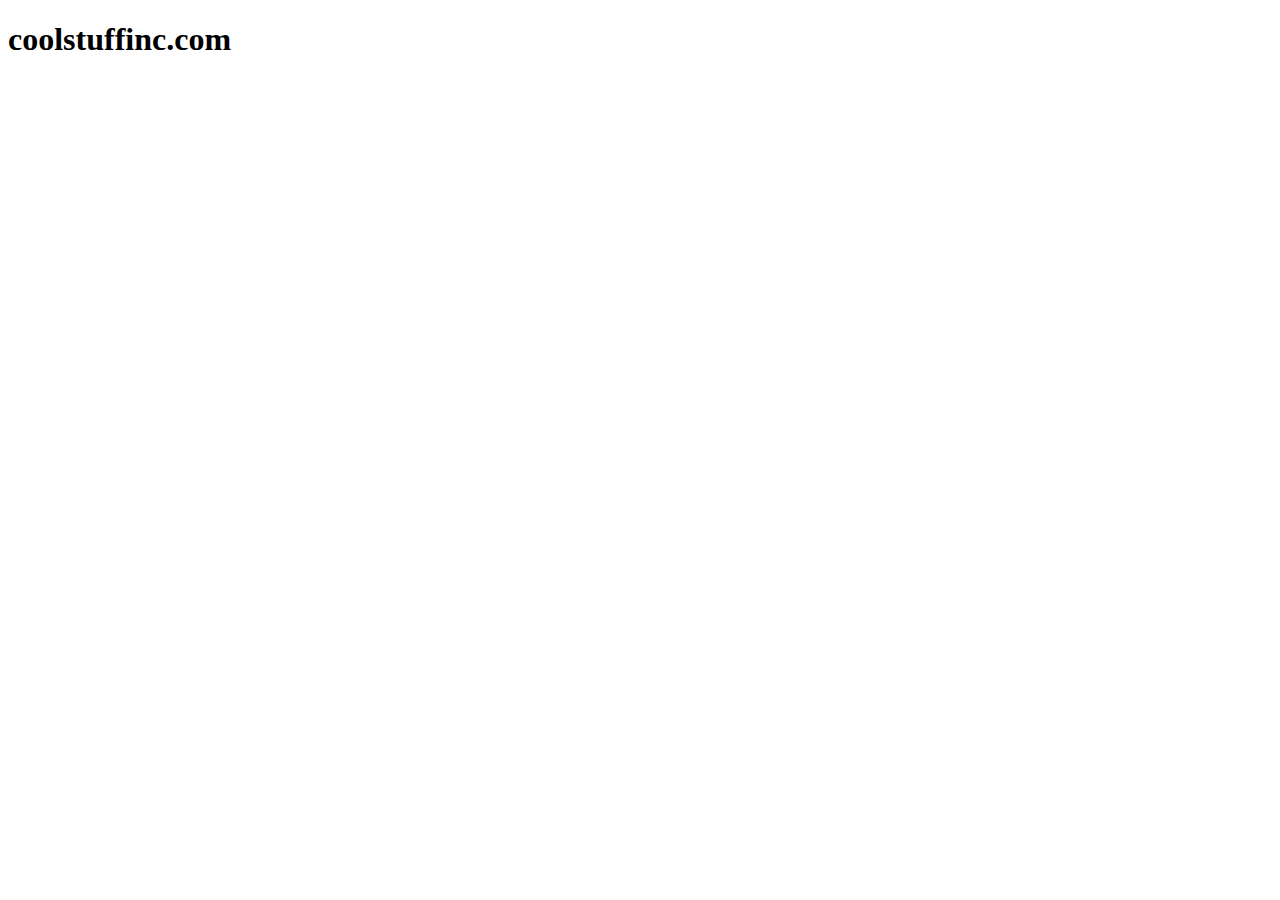
==== index.html @ 24e0d3b0 "change the file name" ====
<!DOCTYPE html>
<html lang="en">
<head>
    <meta charset="UTF-8">
    <meta http-equiv="X-UA-Compatible" content="IE=edge">
    <meta name="viewport" content="width=device-width, initial-scale=1.0">
    <title>Document</title>
</head>
<body>
    <h1>coolstuffinc.com</h1>
</body>
</html>
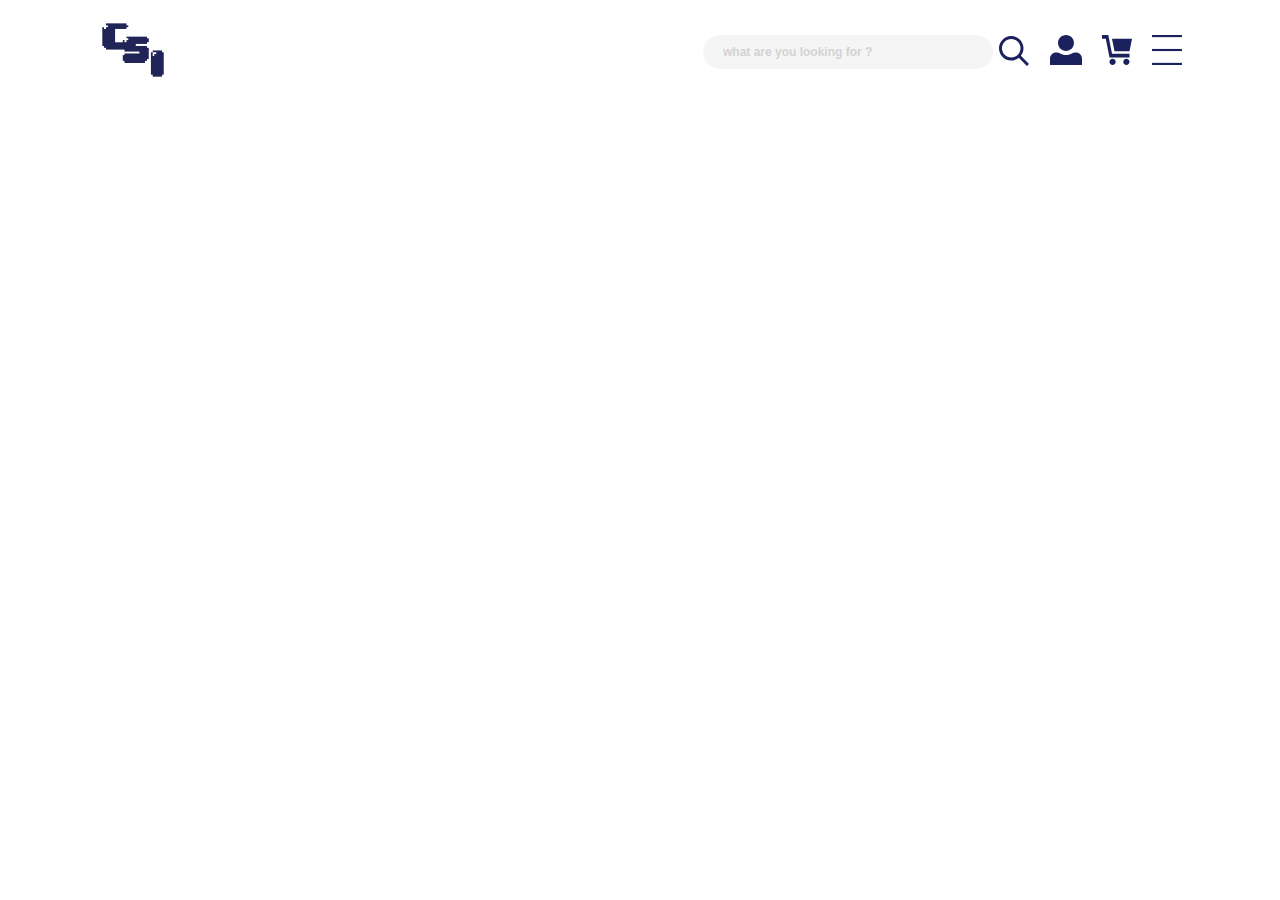
==== commit abd4101d: "add header" ====
--- a/index.html
+++ b/index.html
@@ -5,8 +5,28 @@
     <meta http-equiv="X-UA-Compatible" content="IE=edge">
     <meta name="viewport" content="width=device-width, initial-scale=1.0">
     <title>Document</title>
+    <link rel="stylesheet" href="style.css">
 </head>
 <body>
-    <h1>coolstuffinc.com</h1>
+    <section id="header">
+    <a href="#"><img src="img/logo.png" class="logo" alt=""></a>
+
+    <div>
+            <ul id="navbar">
+                <li><a> <div> 
+                    <form action="https://www.google.com/search" method="get" class="search-bar"> 
+                        <input type="text" placeholder="what are you looking for ?" name="q">
+                        <button type="submit"><img src="img/search.svg"></button>
+                    </form>
+                </div>
+                <li><a href="index.html"> <img src="img/profile.svg" alt="" class="profile"></a></li>
+                <li><a href="index.html"> <img src="img/cart.svg" alt="" class="cart"></a></li>
+                <li><a href="index.html"> <img src="img/hamburger icon.svg" alt="" class="hamburger-icon"></a></li>
+            </ul>
+    </div>
+
+
+    </section>
+
 </body>
 </html>--- a/style.css
+++ b/style.css
@@ -0,0 +1,75 @@
+/* header start */
+/*img{max-width: 100%}*/
+
+.logo {
+width: 90px;
+}
+
+#header {
+    display: flex;
+    align-items: center;
+    justify-content: space-between;
+    padding: 10px 80px;
+    background: #FFFFFF;
+}
+  
+#navbar li {
+    list-style: none;
+    padding: 0 10px;
+}
+
+#navbar {
+    display: flex; 
+    align-items: center;
+    justify-content: center;
+    }
+
+/* change the icon color hover */
+
+/* add search bar */
+.search-bar { /* search bar padding?*/
+    display: flex;
+    align-items: center;
+}
+
+.search-bar input{
+    flex: 1;
+    border: 0;
+    outline: none;
+    font-size: 12px; 
+    font-weight: 725;
+    color: #454545;
+    
+    max-width: 100%;
+    width: 250px;
+    background: #F5F5F5;
+    border-radius: 60px;
+    padding: 10px 20px;
+}
+
+::placeholder{
+    color: #D3D3D3;
+}
+
+.search-bar button img{ /* it is not align with the bar & the space between is wired*/
+    width: 30px;
+}
+
+.search-bar button{
+    border: 0;
+    width: 37px;
+    height: 35px;
+    background: white;
+    cursor: pointer;
+    }
+
+/*edit icon*/
+.profile{ 
+    width: 32px;
+}
+.cart{ 
+    width: 30px;
+}
+.hamburger-icon{ 
+    width: 30px;
+}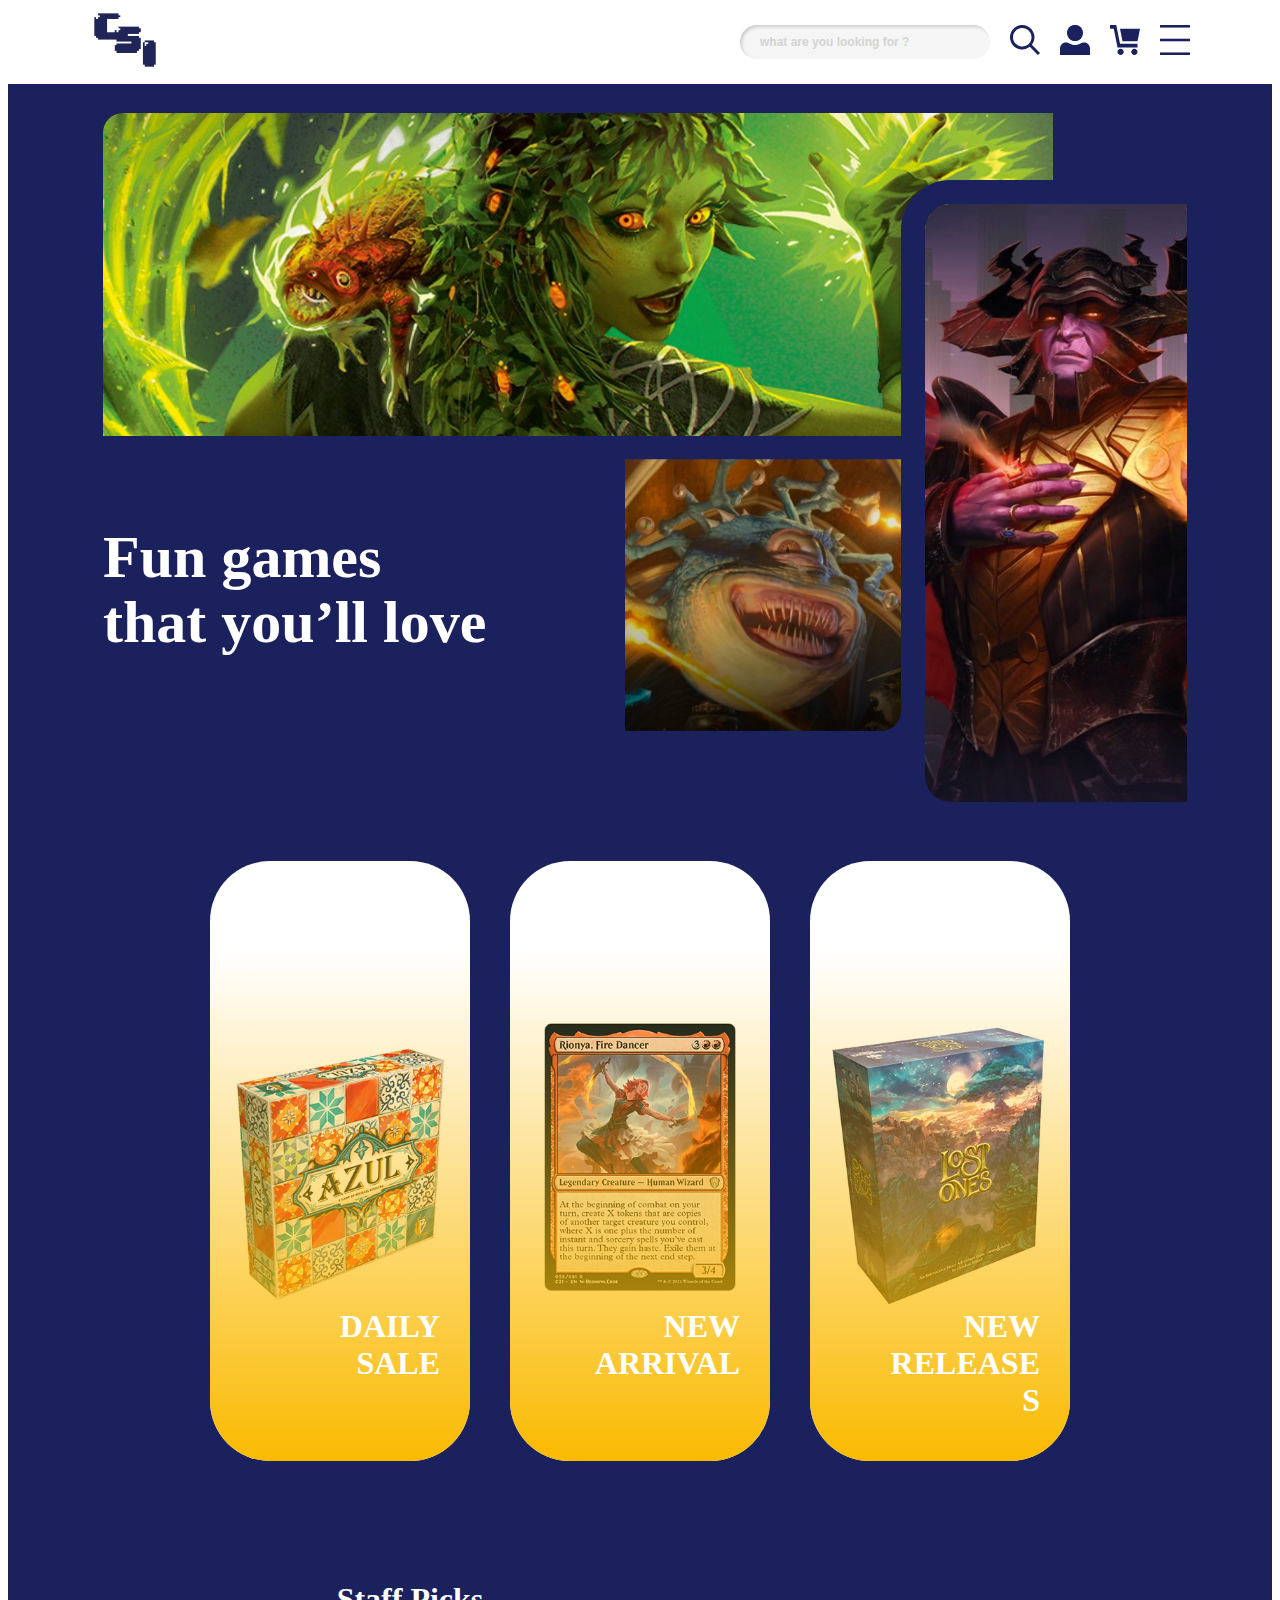
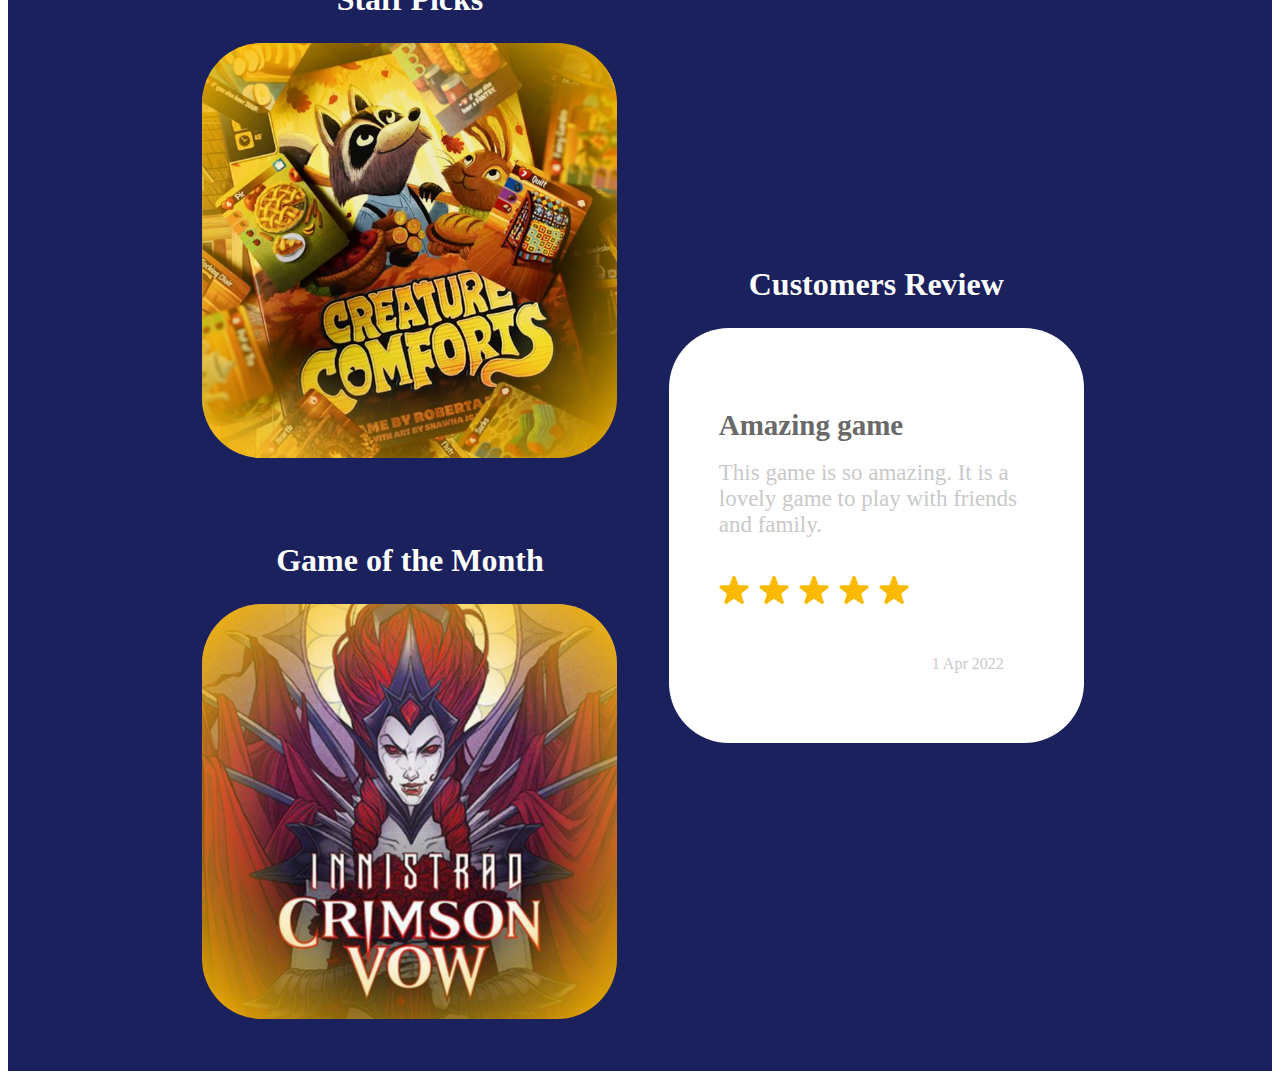
==== commit efb667a5: "add feature section" ====
--- a/index.html
+++ b/index.html
@@ -8,25 +8,108 @@
     <link rel="stylesheet" href="style.css">
 </head>
 <body>
-    <section id="header">
-    <a href="#"><img src="img/logo.png" class="logo" alt=""></a>
+    <div class="header">
+        <section id="header-content">
+            <a href="#"><img src="img/logo.png" class="logo" alt=""></a>
 
-    <div>
-            <ul id="navbar">
-                <li><a> <div> 
-                    <form action="https://www.google.com/search" method="get" class="search-bar"> 
-                        <input type="text" placeholder="what are you looking for ?" name="q">
-                        <button type="submit"><img src="img/search.svg"></button>
-                    </form>
+                <div>
+                        <ul id="navbar">
+                            <li><a> <div> 
+                                <form action="https://www.google.com/search" method="get" class="search-bar"> 
+                                    <input type="text" placeholder="what are you looking for ?" name="q">
+                                    <button type="submit"><img src="img/search.svg"></button>
+                                </form>
+                            </div>
+                            <li><a href="index.html"> <img src="img/profile.svg" alt="" class="profile"></a></li>
+                            <li><a href="index.html"> <img src="img/cart.svg" alt="" class="cart"></a></li>
+                            <li><a href="index.html"> <img src="img/hamburger icon.svg" alt="" class="hamburger-icon"></a></li>
+                        </ul>
                 </div>
-                <li><a href="index.html"> <img src="img/profile.svg" alt="" class="profile"></a></li>
-                <li><a href="index.html"> <img src="img/cart.svg" alt="" class="cart"></a></li>
-                <li><a href="index.html"> <img src="img/hamburger icon.svg" alt="" class="hamburger-icon"></a></li>
-            </ul>
+        </section>
     </div>
+
+    <section id="hero">
+    <img src="img/homepage img_1.jpg" class="homepage_img_1" alt="">
+    <div id="hero_1">
+        <div> 
+            <p class="slogan_1"> Fun games </p> 
+            <p class="slogan_2"> that you’ll love </p>
+        </div>
+        <div id="homepage_img_2and3">
+            <img src="img/homepage img_2.png" class="homepage_img_2" alt="">
+           <img src="img/homepage img_3.jpg" class="homepage_img_3" alt="">
+        </div>
+    </div>
+    
 
 
     </section>
+<section id="feature_1" class="section-p1">
+    <div class="fe-box_1">
+        
+        <div class="parent_1" onclick="">
+            <div class="child_1 bg-one"></div>
+            <a href="#"><h3> DAILY SALE </h3></a>
+        </div>
+    
+        <div class="parent_1" onclick="">
+            <div class="child_1 bg-two"></div>
+            <a href="#"><h3>NEW ARRIVAL</h3></a>
+        </div>
+          
+        <div class="parent_1" onclick="">
+            <div class="child_1 bg-three"></div>
+            <a href="#"><h3>NEW RELEASES</h3></a>
+        </div>
+    </div>
+</section>
+
+<section id="feature_2" class="section-p2">
+<div class="fe-box_2_2">
+    <div class="fe-box_2">
+        <div class="staff_picks_with_title">
+            <h4>Staff Picks</h4>
+            <div class="parent_2" onclick="">
+                <div class="child_2 bg-one_1"></div>
+                <a href="#"></a>
+            </div>
+        </div>
+
+        <div class="game_of_the_month_with_title">
+            <h4>Game of the Month</h4>
+            <div class="parent_2" onclick="">
+                <div class="child_2 bg-two_2"></div>
+                <a href="#"></a>
+            </div>
+        </div>
+    </div>
+
+    <div class="customers_review_with_title">
+        <h4>Customers Review</h4>
+        <div class="parent_3" onclick="">
+            <div class="child_3 amazing_game"></div>
+            <a href="#"><div>
+                <h5>Amazing game</h5>
+                <p>This game is so amazing. 
+                    It is a lovely game to play 
+                    with friends and family.</p>
+                <section id="star">    
+                <div>
+                    <ul>
+                        <li><img src="img/5star.svg" alt="" class="star"></li>
+                        <li><img src="img/5star.svg" alt="" class="star"></li>
+                        <li><img src="img/5star.svg" alt="" class="star"></li>
+                        <li><img src="img/5star.svg" alt="" class="star"></li>
+                        <li><img src="img/5star.svg" alt="" class="star"></li>
+                    </ul>
+                </div>
+                </section>
+                <h6>1 Apr 2022</h6>
+            </div></a>
+        </div>
+    </div>
+</div>
+</section>
 
 </body>
 </html>--- a/style.css
+++ b/style.css
@@ -1,18 +1,94 @@
+h3 {
+    font-family: 'Avenir Next';
+    font-size: 32px;
+    font-weight: bold;
+    color: #FFFFFF;
+    width: 160px;
+    overflow-wrap: break-word;  
+    word-wrap: break-word; 
+    word-break: break-word;
+    text-align: right;
+    position: relative;
+    bottom: -140px;
+    left: 70px;
+}
+h4{
+    font-family: 'Avenir Next';
+    font-size: 32px;
+    font-weight: bold;
+    color: #FFFFFF;
+    padding: auto;
+    margin: 80px 80px 25px 80px;
+
+}
+
+h5{
+    font-family: 'Helvetica Neue';
+    font-size: 29px;
+    font-weight: bold;
+    color: #696969;
+    text-align: left;
+    position: relative;
+    bottom: 150px;
+    left: 50px;
+}
+
+h6{
+    font-family: 'Helvetica Neue';
+    font-size: 16px;
+    font-weight: 400;
+    color: #C9C9C9;
+    text-align: right;
+    position: relative;
+    bottom: 100px;
+    right: 80px;
+}
+
+
+.section-p1 {
+    padding:80px 80px 20px 80px;
+}
+
+.section-p2 {
+    padding: 0 80px 40px 80px;
+}
+
+html {
+    box-sizing: border-box;
+  }
+  *, *:before, *:after {
+    box-sizing: inherit;
+  }
 /* header start */
-/*img{max-width: 100%}*/
+img{
+    max-width: 100%
+}
 
 .logo {
 width: 90px;
 }
 
-#header {
-    display: flex;
-    align-items: center;
+#header-content { /* fix the whitte edge around background */
+    display: flex;
+    align-items: center;
+    flex-direction: row;
     justify-content: space-between;
-    padding: 10px 80px;
+    padding: 8px 80px 8px 80px;
     background: #FFFFFF;
-}
-  
+    z-index: 999;
+    position: sticky;
+    left: 0; 
+}
+  .header{
+      
+      width: 100%;
+      background:#FFFFFF;
+      
+      top:0px;
+      left: 0px;
+      z-index: 999;
+    position: fixed;
+  }
 #navbar li {
     list-style: none;
     padding: 0 10px;
@@ -27,9 +103,10 @@
 /* change the icon color hover */
 
 /* add search bar */
-.search-bar { /* search bar padding?*/
-    display: flex;
-    align-items: center;
+.search-bar { 
+    display: flex;
+    align-items: center;
+
 }
 
 .search-bar input{
@@ -45,31 +122,449 @@
     background: #F5F5F5;
     border-radius: 60px;
     padding: 10px 20px;
-}
-
+    
+}
+.search-bar input{
+    box-shadow: inset 2px 2px 3px #CECECE;
+}
 ::placeholder{
     color: #D3D3D3;
 }
 
-.search-bar button img{ /* it is not align with the bar & the space between is wired*/
+.search-bar button img{ 
     width: 30px;
 }
 
 .search-bar button{
     border: 0;
-    width: 37px;
+    width: 50px;
     height: 35px;
     background: white;
     cursor: pointer;
+    padding: 0 0 0 20px;
     }
 
 /*edit icon*/
 .profile{ 
-    width: 32px;
+    width: 30px;
 }
 .cart{ 
     width: 30px;
 }
 .hamburger-icon{ 
     width: 30px;
-}+}
+
+/*home page top*/
+#hero {
+    padding: 30px 95px;
+    background: #1B215C;
+}
+.homepage_img_1 {
+    width: 950px;
+    border-radius: 20px 0 0 0;
+    margin-top: 7%;
+   
+    
+}
+
+.homepage_img_2 {
+    width: 276px;
+    border-radius: 0 0 20px 0;
+    position: relative;
+    right:100%;
+    padding-top: 7%;
+}
+
+.homepage_img_3 {
+    width: 310px;
+    border: 1.5em solid #1B215C;
+    border-radius: 50px 0 0 50px; 
+    position: absolute; 
+    top: 180px;  
+}
+
+.slogan_1{
+    font-family: 'Avenir Next';
+    color: #FFFFFF;
+    font-weight: bold;
+    font-size: 60px;
+    margin: 15px 0;
+
+
+}
+
+.slogan_2{
+    font-family: 'Avenir Next';
+    color: #FFFFFF;
+    font-weight: bold;
+    font-size: 60px;
+    line-height: 0;
+    margin: 30px 0 40px 0;
+}
+
+/* group the text, homepage img_2 & homepage img_3*/
+#hero_1{
+    display: flex;
+    align-items: center;
+    justify-content: space-between;
+
+}
+
+#homepage_img_2and3{ 
+    display: flex;
+    align-items: center; /*Q1: how do i move it up ? */
+    
+}
+
+
+
+
+
+
+
+
+
+
+
+/* create feature */
+#feature_1 {
+    display: flex; 
+    align-items: center;
+    justify-content: center;
+    background: #1B215C;
+}
+.fe-box_1 {
+    /*padding: 50px 50px;*/
+    width: 900px;
+    display: flex;  
+    align-items: center;
+    justify-content: center;
+}
+
+/* Image zoom on hover + Overlay colour */
+.parent_1 {
+    width: 45%;
+    height: 600px;
+    margin: 20px; 
+    overflow: hidden;
+    position: relative;
+    float: none; 
+    display: inline-block;
+  cursor: pointer;
+  border-radius: 60px; 
+  /*change the space between*/
+}
+
+.child_1 {
+    height: 100%;
+    width: 100%;
+    background-position: center; 
+    background-size: cover;
+    background-repeat: no-repeat;
+    -webkit-transition: all .5s;
+    -moz-transition: all .5s;
+    -o-transition: all .5s;
+    transition: all .5s;
+}
+
+
+/* three different images */ 
+.bg-one {background-image: url(img/daily\ sale.jpg);}
+.bg-two {background-image: url(img/new\ arrival.jpg);}
+.bg-three {background-image: url(img/new\ releases.jpg);}
+
+
+
+.parent_1 a { 
+    margin: auto;
+    position: absolute;
+    top: 0;
+    left: 0;
+    bottom: 0;
+    right: 0;
+    height: 50px;
+    cursor: pointer;
+    text-decoration: none;
+   
+}
+
+.parent_1:hover .child_1, .parent_1:focus .child_1 {
+    -ms-transform: scale(1.2);
+    -moz-transform: scale(1.2);
+    -webkit-transform: scale(1.2);
+    -o-transform: scale(1.2);
+    transform: scale(1.2);
+}
+
+.parent_1:hover .child_1:before, .parent_1:focus .child_1:before {
+    display: block;
+}
+
+.child_1:before {
+    content: "";
+    height: 100%;
+    width: 100%;
+    position: absolute;
+    top: 0;
+    left: 0;
+    background-image: linear-gradient(180deg, rgba(250,186,0,0) 15%, rgba(250,186,0,1));
+}
+
+/*.parent:hover a, .parent:focus a {
+    display: block;
+}*/
+
+/* Media Queries */
+@media screen and (max-width: 960px) {
+    .parent_1 {width: 100%; margin: 20px 0px}
+    .fe-box_1 {padding: 20px 20px;}
+}
+
+.hello {display: none}
+
+
+
+
+
+
+
+
+
+
+
+
+
+
+
+
+
+/*create feature section */
+#feature_2 {
+    background: #1B215C;
+    text-align: center;
+    display: flex;
+    align-items: center;
+    flex-direction: column;
+}
+.fe-box_2{
+    display: flex;
+    align-items: center;
+    flex-direction: column;
+    padding: 0 22.5px 8px 0;
+}
+.fe-box_2_2{
+    display: flex;
+    align-items: center;
+    flex-direction: row;
+}
+#feature_2 .amazing_game{
+    background-color: #FFFFFF;   
+}
+
+/* two different images */ 
+.bg-one_1 {background-image: url(img/staff\ pick.jpg);}
+.bg-two_2 {background-image: url(img/Game\ of\ the\ Month.jpg);}
+
+#feature_2 p{
+    font-family: 'Avenir Next';
+    font-size: 25px;
+    font-weight:normal;
+    color: #C9C9C9; 
+    width: 300px;
+    overflow-wrap: break-word;  
+    word-wrap: break-word; 
+    word-break: break-word;
+    text-align: right;
+    text-align: left;
+    position: relative;
+    bottom: 150px;
+    left: 40px;
+ }
+/* Image zoom on hover + Overlay colour */
+.parent_2 {
+    width: 415px;
+    height: 415px;
+    overflow: hidden;
+    position: relative;
+    float: none; 
+    display: inline-block;
+  cursor: pointer;
+  border-radius: 60px; 
+}
+.child_2 {
+    height: 100%;
+    width: 100%;
+    background-position: center; 
+    background-size: cover;
+    background-repeat: no-repeat;
+    -webkit-transition: all .5s;
+    -moz-transition: all .5s;
+    -o-transition: all .5s;
+    transition: all .5s;
+}
+
+.parent_2 a { 
+    margin: auto;
+    position: absolute;
+    top: 0;
+    left: 0;
+    bottom: 0;
+    right: 0;
+    height: 50px;
+    cursor: pointer;
+    text-decoration: none;
+   
+}
+
+.parent_2:hover .child_2, .parent_2:focus .child_2 {
+    -ms-transform: scale(1.2);
+    -moz-transform: scale(1.2);
+    -webkit-transform: scale(1.2);
+    -o-transform: scale(1.2);
+    transform: scale(1.2);
+}
+
+.parent_2:hover .child_2:before, .parent_2:focus .child_2:before {
+    display: block;
+}
+
+ .child_2:before {
+    content: "";
+    height: 100%;
+    width: 100%;
+    position: absolute;
+    top: 0;
+    left: 0;
+    background: radial-gradient(rgba(250,186,0,0) 45%, rgba(250,186,0, 1));}
+
+/* Media Queries */
+@media screen and (max-width: 960px) {
+    .parent_2 {width: 100%; margin: 20px 0px}
+    .fe-box_2 {padding: 20px 20px;}
+}
+    
+
+
+
+
+
+
+
+
+
+/* for amazing game */
+#feature_2 p{
+    font-family: 'Avenir Next';
+    font-size: 23px;
+    font-weight:500;
+    color: #C9C9C9; 
+    width: 300px;
+    overflow-wrap: break-word;  
+    word-wrap: break-word; 
+    word-break: break-word;
+    text-align: right;
+    text-align: left;
+    position: relative;
+    bottom: 180px;
+    left: 50px;
+ }
+ 
+ /*star*/
+ .star{
+    width: 30px;
+}
+
+#star ul{
+    display: flex; 
+    align-items: center;
+    justify-content: center;
+    position: absolute; 
+    top: 50px;
+    left: 5px; 
+    }
+
+    #star li {
+        list-style: none;
+        padding: 0 5px;
+    }
+
+/* Image zoom on hover + Overlay colour */
+.parent_3 {
+    width: 415px;
+    height: 415px;
+    overflow: hidden;
+    position: relative;
+    float: none; 
+    display: inline-block;
+  cursor: pointer;
+  border-radius: 60px; 
+}
+
+.child_3 {
+    height: 100%;
+    width: 100%;
+    background-position: center; 
+    background-size: cover;
+    background-repeat: no-repeat;
+    -webkit-transition: all .5s;
+    -moz-transition: all .5s;
+    -o-transition: all .5s;
+    transition: all .5s;
+}
+
+.parent_3 a { 
+    margin: auto;
+    position: absolute;
+    top: 0;
+    left: 0;
+    bottom: 0;
+    right: 0;
+    height: 50px;
+    cursor: pointer;
+    text-decoration: none;
+   
+}
+
+.parent_3:hover .child_3, .parent_3:focus .child_3 {
+    -ms-transform: scale(1.2);
+    -moz-transform: scale(1.2);
+    -webkit-transform: scale(1.2);
+    -o-transform: scale(1.2);
+    transform: scale(1.2);
+}
+
+.parent_3:hover .child_3:before, .parent_3:focus .child_3:before {
+    display: block;
+}
+
+ .child_3:before {
+    content: "";
+    height: 100%;
+    width: 100%;
+    position: absolute;
+    top: 0;
+    left: 0;
+}
+
+/* Media Queries */
+@media screen and (max-width: 960px) {
+    .parent_3 {width: 100%; margin: 20px 0px}
+    .fe-box_3 {padding: 20px 20px;}
+}
+
+
+/*.staff_picks_with_title{
+    position: relative;
+    left: 120px;
+}
+
+.game_of_the_month_with_title{
+    position: relative;
+    left: 248px;
+    top: 540px;
+}*/
+.customers_review_with_title{
+    padding: 0 0 0 22.5px;
+}
+
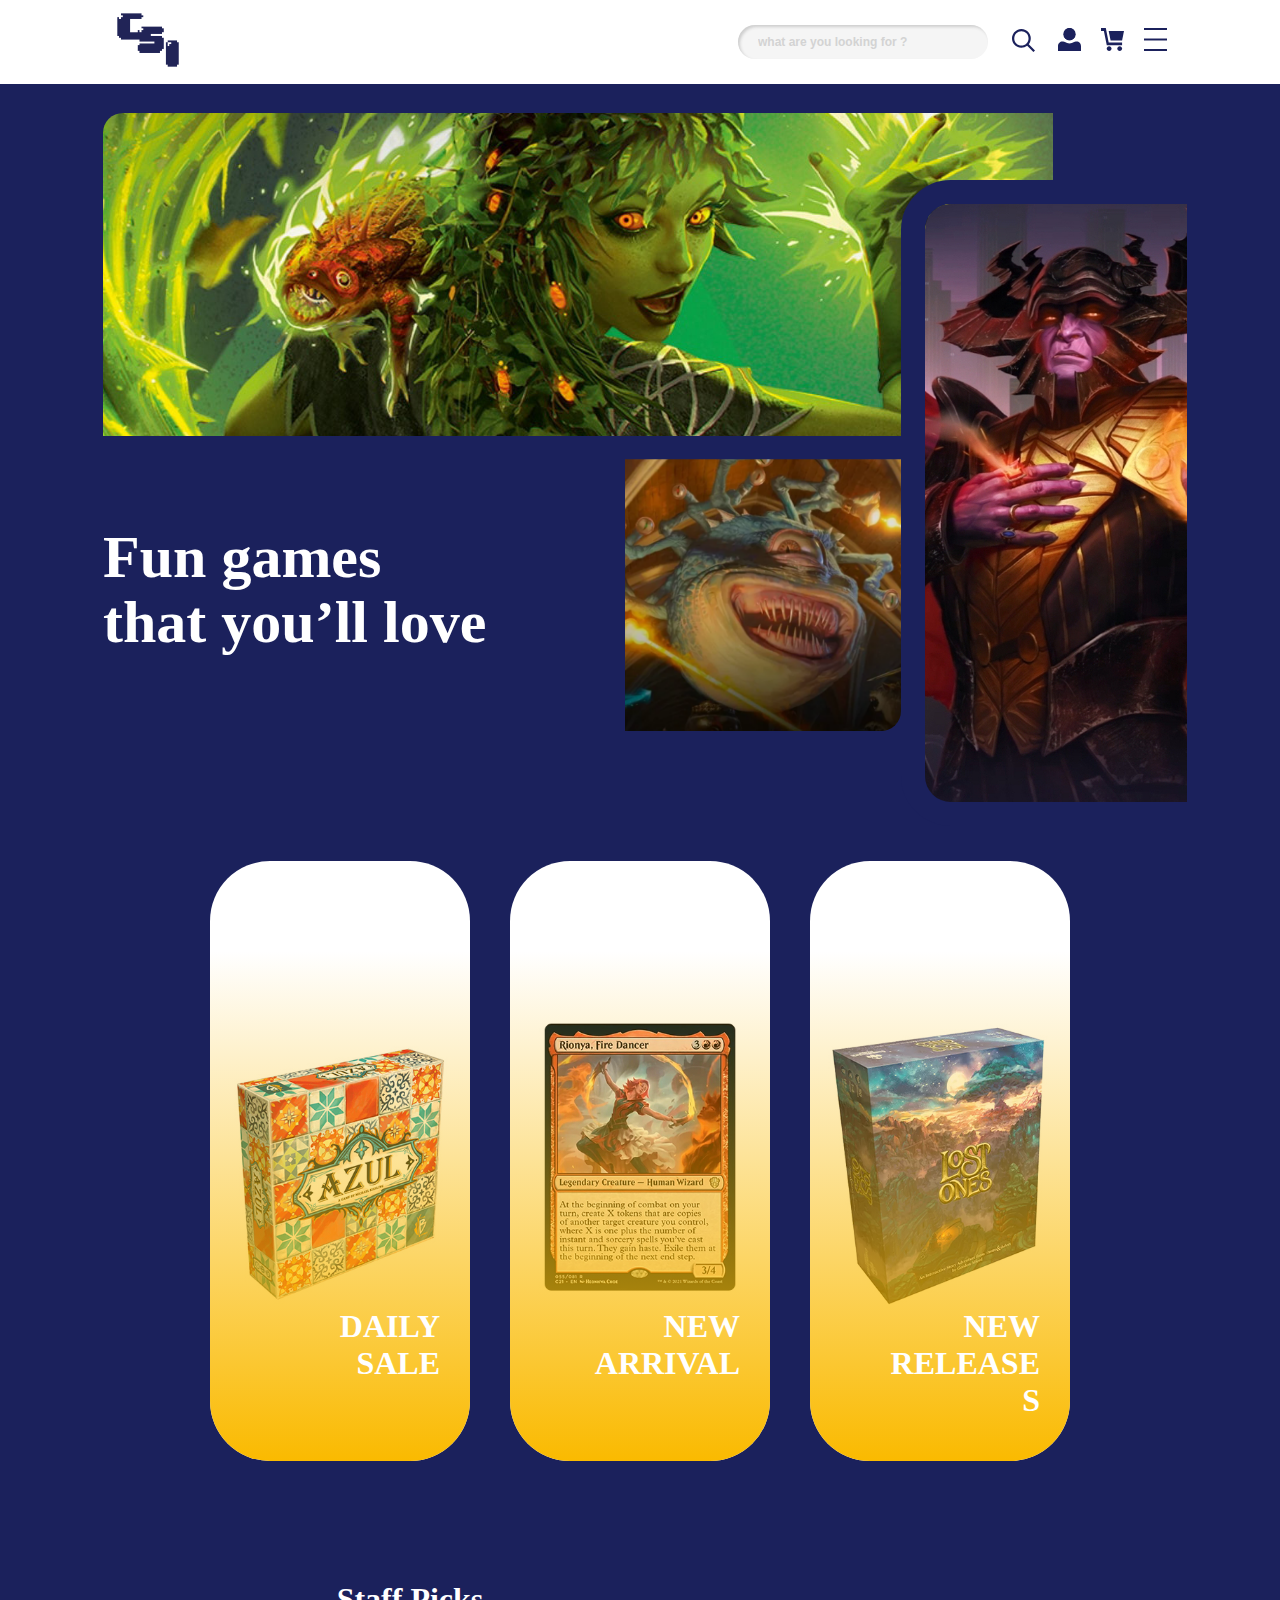
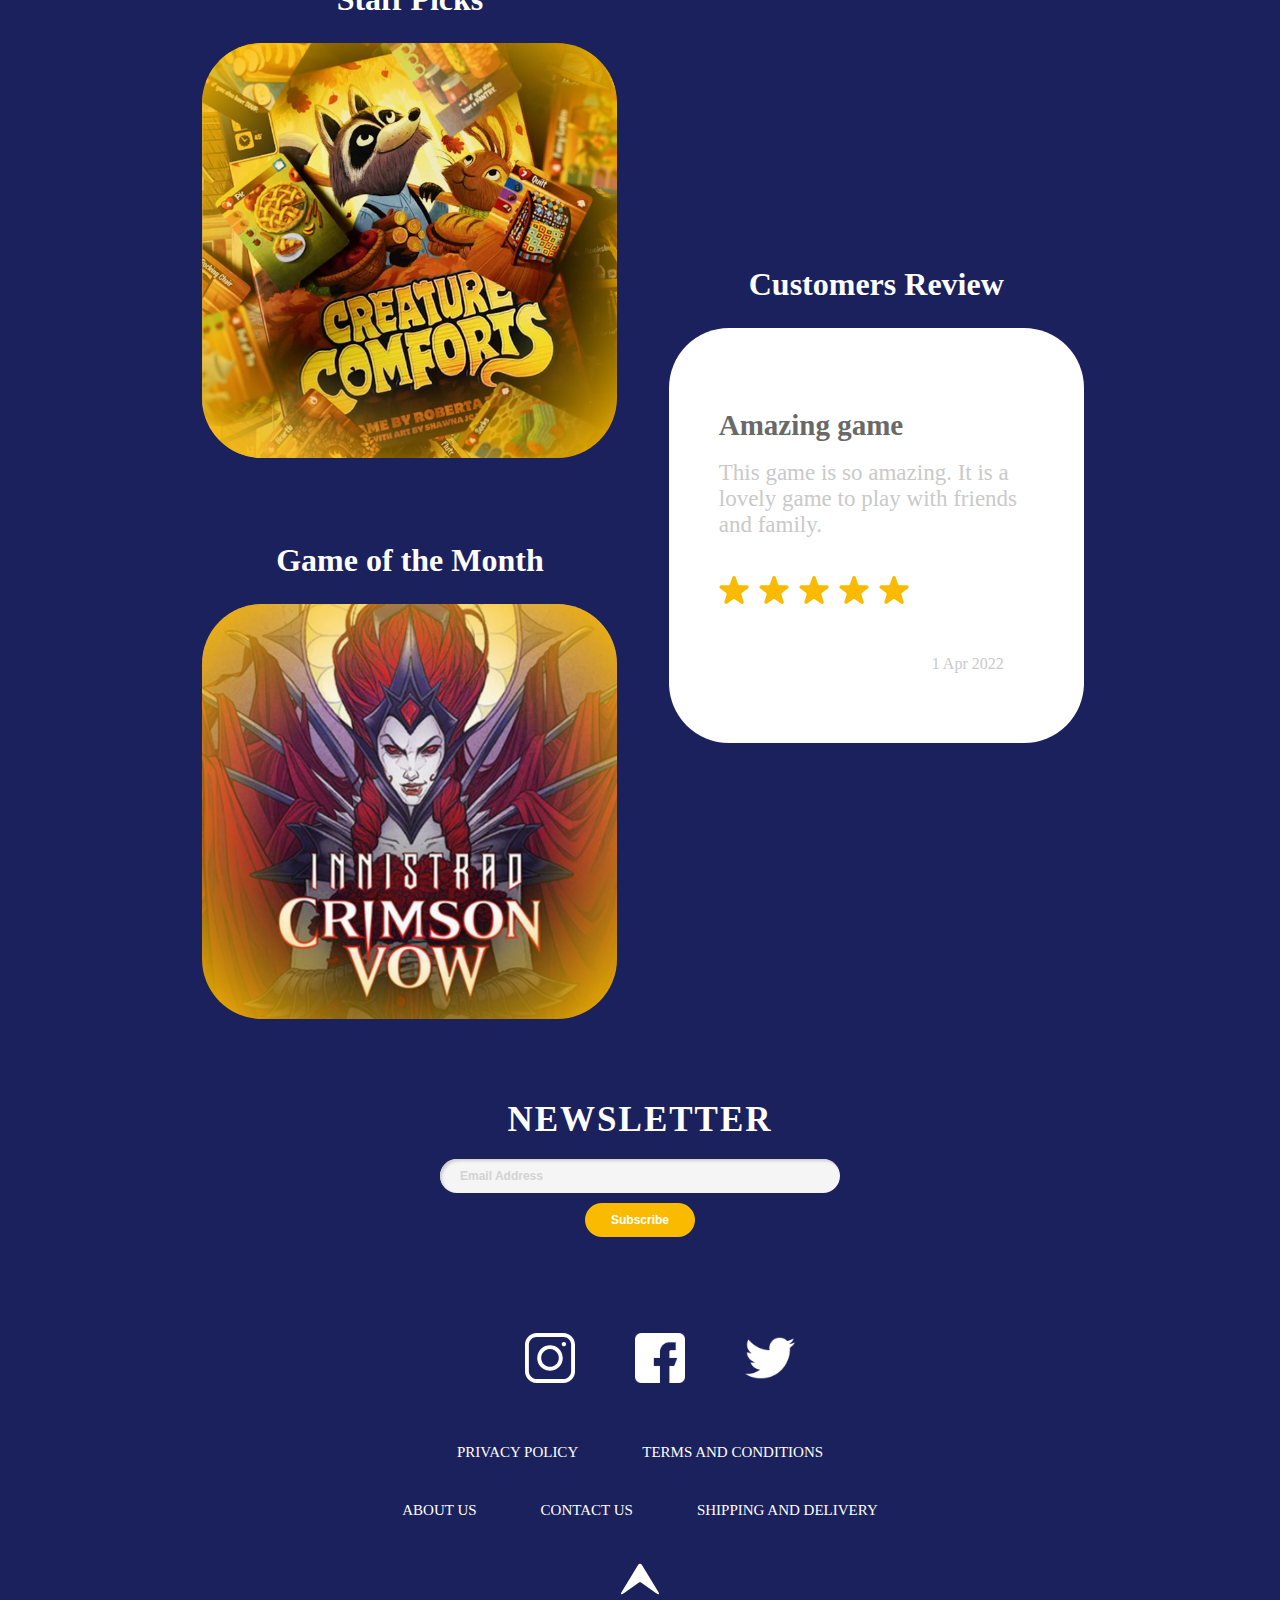
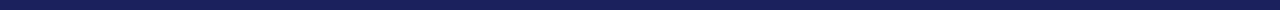
==== commit d0011eec: "create navigation" ====
--- a/index.html
+++ b/index.html
@@ -10,7 +10,7 @@
 <body>
     <div class="header">
         <section id="header-content">
-            <a href="#"><img src="img/logo.png" class="logo" alt=""></a>
+            <a href="index.html"><img src="img/logo.png" class="logo" alt=""></a>
 
                 <div>
                         <ul id="navbar">
@@ -22,7 +22,7 @@
                             </div>
                             <li><a href="index.html"> <img src="img/profile.svg" alt="" class="profile"></a></li>
                             <li><a href="index.html"> <img src="img/cart.svg" alt="" class="cart"></a></li>
-                            <li><a href="index.html"> <img src="img/hamburger icon.svg" alt="" class="hamburger-icon"></a></li>
+                            <li><a href="navigation.html"> <img src="img/hamburger icon.svg" alt="" class="hamburger-icon"></a></li>
                         </ul>
                 </div>
         </section>
@@ -94,15 +94,15 @@
                     It is a lovely game to play 
                     with friends and family.</p>
                 <section id="star">    
-                <div>
-                    <ul>
-                        <li><img src="img/5star.svg" alt="" class="star"></li>
-                        <li><img src="img/5star.svg" alt="" class="star"></li>
-                        <li><img src="img/5star.svg" alt="" class="star"></li>
-                        <li><img src="img/5star.svg" alt="" class="star"></li>
-                        <li><img src="img/5star.svg" alt="" class="star"></li>
-                    </ul>
-                </div>
+                    <div>
+                        <ul>
+                            <li><img src="img/5star.svg" alt="" class="star"></li>
+                            <li><img src="img/5star.svg" alt="" class="star"></li>
+                            <li><img src="img/5star.svg" alt="" class="star"></li>
+                            <li><img src="img/5star.svg" alt="" class="star"></li>
+                            <li><img src="img/5star.svg" alt="" class="star"></li>
+                        </ul>
+                    </div>
                 </section>
                 <h6>1 Apr 2022</h6>
             </div></a>
@@ -111,5 +111,60 @@
 </div>
 </section>
 
-</body>
+<section id="newsletter" class="section-p3">
+    <div class="newsletter_content">
+        <h2>NEWSLETTER</h2>
+        <form class="form_1">
+            <input type="email" placeholder="Email Address" required>
+            <button type="submit">Subscribe</button>
+        </form>
+    </div>
+</section>
+
+<section id="footer" class="section-p4">
+    <div>
+        <ul id="footer_content">
+            <li><a href="#"> <img src="img/instagram.svg" alt="" class="instagram"></a></li>
+            <li><a href="#"> <img src="img/facebook.png" alt="" class="facebook"></a></li>
+            <li><a href="#"> <img src="img/twitter.png" alt="" class="twitter"></a></li>
+        </ul>            
+    </div>
+</section>
+
+<section id="footer_2" class="section-p4">
+    <div class="follow">
+          <a href="#">PRIVACY POLICY</a>
+          <a href="#">TERMS AND CONDITIONS</a>
+    </div>
+</section>
+
+<section id="footer_2" class="section-p4">
+    <div class="follow">
+          <a href="#">ABOUT US</a>
+          <a href="#">CONTACT US</a>
+          <a href="#">SHIPPING AND DELIVERY</a>
+    </div>
+</section>
+
+<div class="btt">
+    <section id="back_to_top">
+    <button id="back_to_top_button">
+        <i class="material-icon"><img src="img/arrow.svg" alt="" class=""></i>
+    </button>
+    </section>
+</div>
+
+
+<script> //put it into javascript and fix it: https://www.youtube.com/watch?v=FK5DEa1Hvco
+    const back_to_top_button = document.querySelector("back_to_top_button");
+
+    back_to_top_button.addEventListener("click", function () {
+       //  window.scrollTo(0, 0);
+       window.scrollTo({
+           top:0;
+           left:0;
+           behavior:"smooth"
+       });
+    });
+</script>
 </html>--- a/style.css
+++ b/style.css
@@ -1,3 +1,14 @@
+body{    
+    background: #1B215C;
+}
+h2{
+    font-family: 'Avenir Next';
+    font-size: 35px;
+    font-weight: bold;
+    color: #FFFFFF;
+    text-align: center;
+    letter-spacing: 2px;
+}
 h3 {
     font-family: 'Avenir Next';
     font-size: 32px;
@@ -44,12 +55,19 @@
     right: 80px;
 }
 
-
 .section-p1 {
     padding:80px 80px 20px 80px;
 }
 
 .section-p2 {
+    padding: 0 80px 40px 80px;
+}
+
+.section-p3 {
+    padding: 0 80px 80px 80px;
+}
+
+.section-p4 {
     padding: 0 80px 40px 80px;
 }
 
@@ -68,12 +86,12 @@
 width: 90px;
 }
 
-#header-content { /* fix the whitte edge around background */
+#header-content {
     display: flex;
     align-items: center;
     flex-direction: row;
     justify-content: space-between;
-    padding: 8px 80px 8px 80px;
+    padding: 8px 103px 8px 103px;
     background: #FFFFFF;
     z-index: 999;
     position: sticky;
@@ -132,7 +150,7 @@
 }
 
 .search-bar button img{ 
-    width: 30px;
+    width: 23px;
 }
 
 .search-bar button{
@@ -146,13 +164,13 @@
 
 /*edit icon*/
 .profile{ 
-    width: 30px;
+    width: 23px;
 }
 .cart{ 
-    width: 30px;
+    width: 23px;
 }
 .hamburger-icon{ 
-    width: 30px;
+    width: 23px;
 }
 
 /*home page top*/
@@ -163,9 +181,7 @@
 .homepage_img_1 {
     width: 950px;
     border-radius: 20px 0 0 0;
-    margin-top: 7%;
-   
-    
+    margin-top: 7%;  
 }
 
 .homepage_img_2 {
@@ -484,10 +500,10 @@
     left: 5px; 
     }
 
-    #star li {
-        list-style: none;
-        padding: 0 5px;
-    }
+#star li {
+    list-style: none;
+    padding: 0 5px;
+}
 
 /* Image zoom on hover + Overlay colour */
 .parent_3 {
@@ -568,3 +584,106 @@
     padding: 0 0 0 22.5px;
 }
 
+/*newsletter*/
+#newsletter{  /*hover the bottom*/
+    display: flex;
+    align-items: center;
+    justify-content: center;
+}
+
+.newsletter_content input {
+    display: block;
+    margin: 0 auto;
+    flex: 1;
+    border: 0;
+    outline: none;
+    font-size: 12px; 
+    font-weight: 725;
+    color: #454545;
+    max-width: 100%;
+    width: 400px;
+    background: #F5F5F5;
+    border-radius: 60px;
+    padding: 10px 20px;
+    box-shadow: inset 2px 2px 3px #CECECE;
+    position: relative;
+    bottom:10px;
+}
+.newsletter_content button {
+    display: block;
+    margin: 0 auto;
+    flex: 1;
+    border: 0;
+    outline: none;
+    font-size: 12px; 
+    font-weight: 725;
+    color: #FFFFFF;
+    background: #FABA00;
+    width: 110px;
+    border-radius: 60px;
+    padding: 10px 20px;
+    cursor: pointer;
+}
+
+/*footer*/
+.instagram{ 
+    width: 50px;
+}
+.facebook{ 
+    width: 50px;
+}
+.twitter{ 
+    width: 50px;
+}
+#footer ul {
+    display: flex;
+    align-items: center;
+    justify-content: center;
+    flex-direction: row;
+}
+#footer li {
+    list-style: none;
+    padding: 0 30px;
+}
+
+/*footer_2*/
+#footer_2{
+    display: flex;
+    align-items: center;
+    justify-content: center;
+}
+#footer_2 a{   
+text-decoration: none;
+font-family: 'Avenir Next';
+font-size: 15px;
+font-weight: 300;
+color: #FFFFFF;
+padding: 0 30px;
+}
+
+#footer_2 .follow a:hover{
+    color: #CECECE;
+}
+
+/*back_to_top_button*/     /*java fix the buttom and smothes go to nav*/
+.material-icon{
+    width: 50px;      
+}
+
+#back_to_top {
+    display: flex;
+    align-items: center;
+    justify-content: center;
+}
+
+#back_to_top_button {
+    display: flex;
+    align-items: center;
+    justify-content: center;
+    width: 50px; 
+    background: rgba(250,186,0,0);
+    border: 0;
+    /*position: fixed;*/
+    cursor: pointer;
+}
+
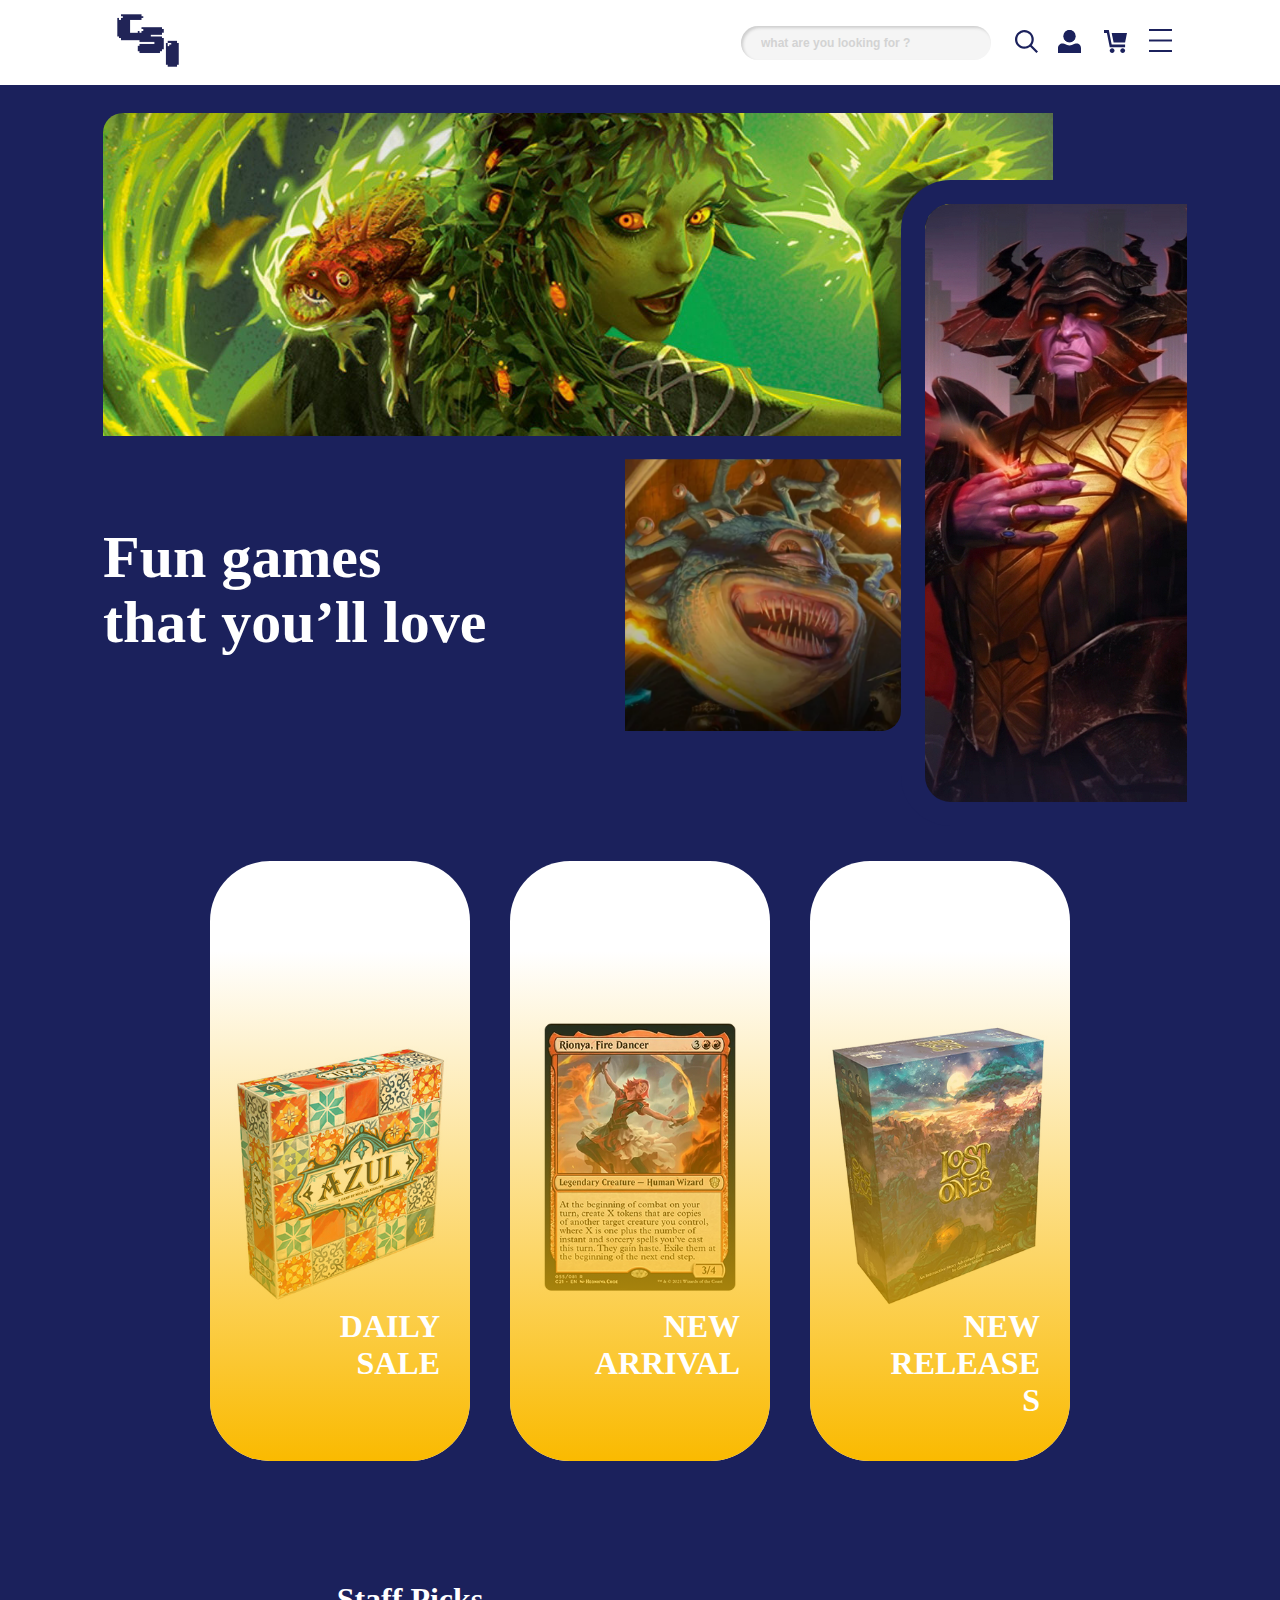
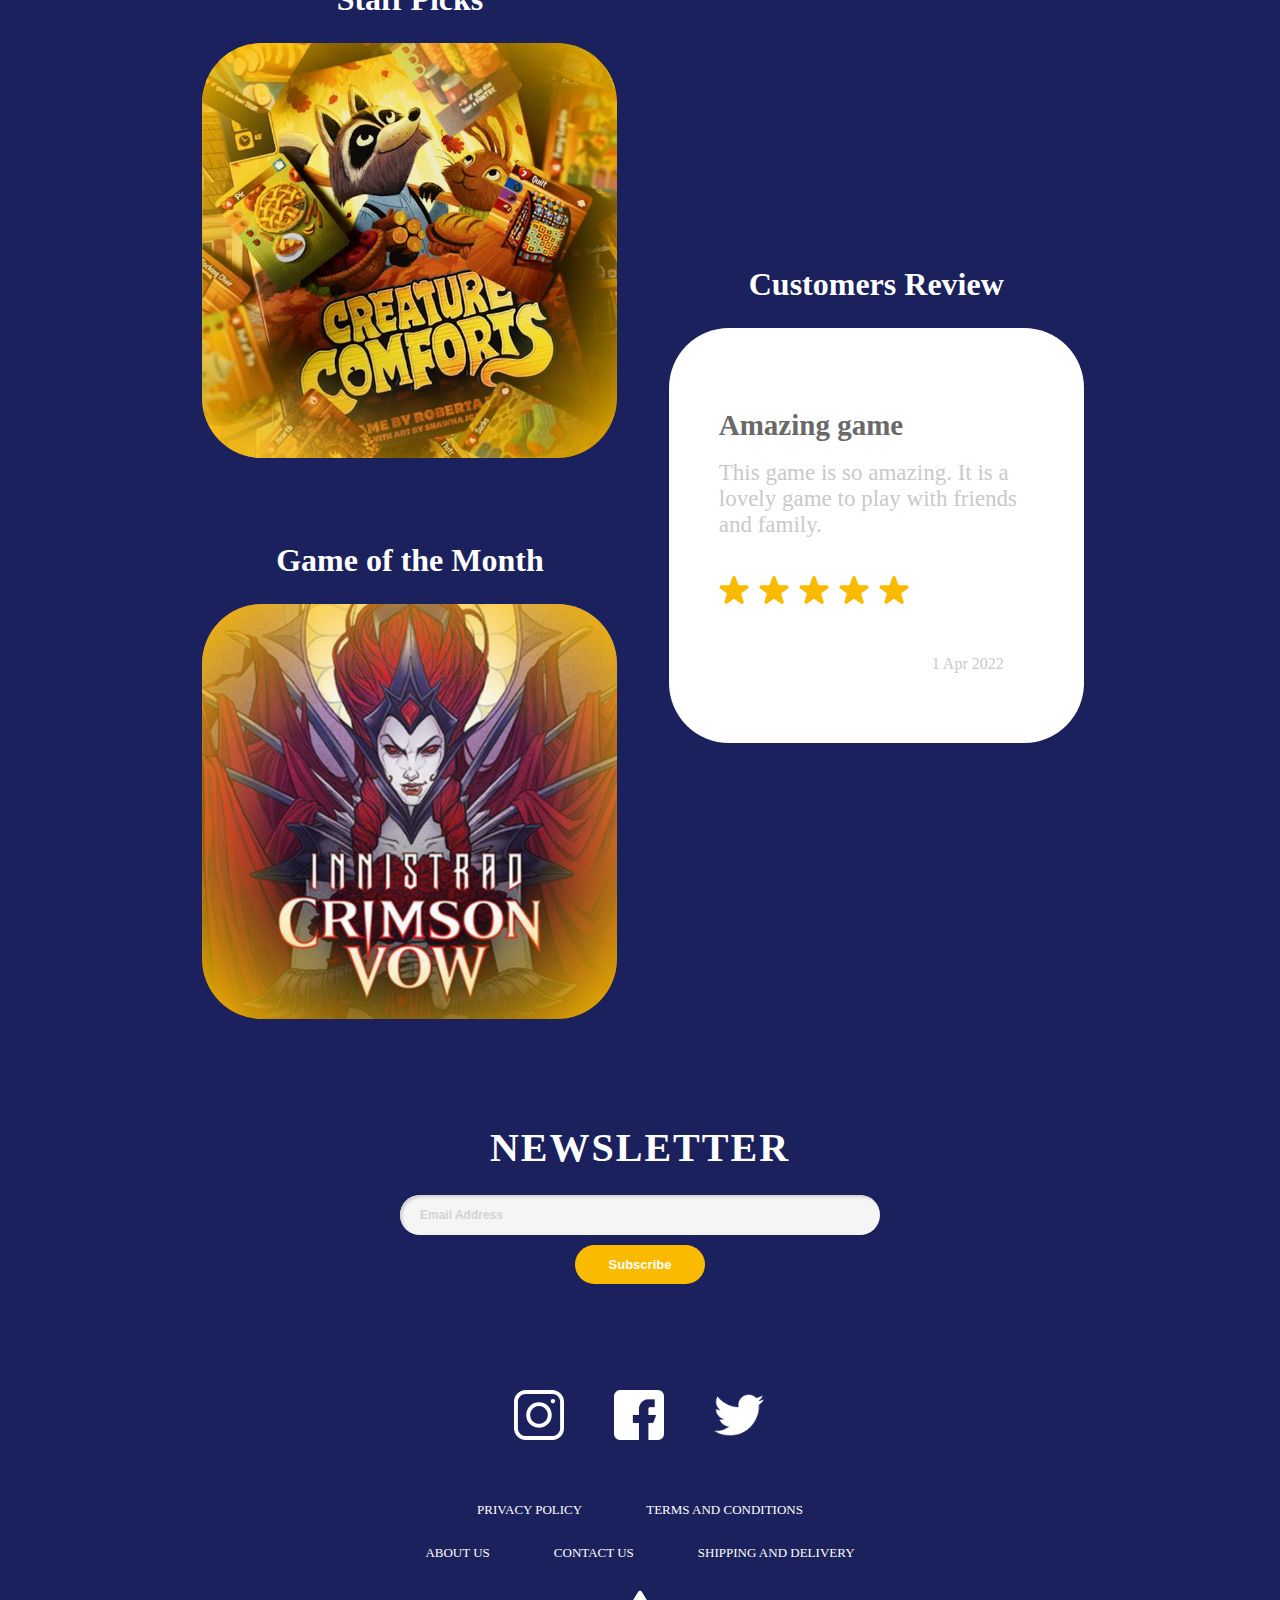
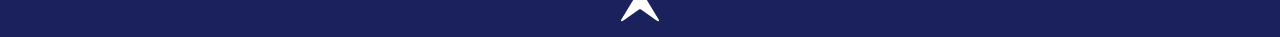
==== commit 54bd1e8f: "add full file" ====
--- a/index.html
+++ b/index.html
@@ -1,170 +1,267 @@
 <!DOCTYPE html>
 <html lang="en">
+
 <head>
     <meta charset="UTF-8">
     <meta http-equiv="X-UA-Compatible" content="IE=edge">
     <meta name="viewport" content="width=device-width, initial-scale=1.0">
     <title>Document</title>
-    <link rel="stylesheet" href="style.css">
+    <link rel="stylesheet" href="css-folder/homepage/main-homepage.css">
+
 </head>
+
 <body>
     <div class="header">
         <section id="header-content">
             <a href="index.html"><img src="img/logo.png" class="logo" alt=""></a>
 
-                <div>
-                        <ul id="navbar">
-                            <li><a> <div> 
-                                <form action="https://www.google.com/search" method="get" class="search-bar"> 
-                                    <input type="text" placeholder="what are you looking for ?" name="q">
-                                    <button type="submit"><img src="img/search.svg"></button>
-                                </form>
+            <nav>
+                <ul id="navbar">
+                    <li>
+                        <div>
+                            <form action="#" method="get" class="search-bar">
+                                <input type="text" placeholder="what are you looking for ?" name="q">
+                                <button type="submit"><img src="img/search.svg"></button>
+                            </form>
+                        </div>
+                    </li>
+                    <li>
+                        <div class="login-button">
+                            <button id="login-close-panel">
+                                <i><img src="img/profile.svg" alt="" class="profile"></i>
+                            </button>
+                        </div>
+                    </li>
+
+                    <li>
+                        <div class="cart-button">
+                            <button id="open-panel">
+                                <i><img src="img/cart.svg" alt="" class="cart"></i>
+                            </button>
+                        </div>
+                    </li>
+                    <li><a href="navigation.html"> <img src="img/hamburger icon.svg" alt="" class="hamburger-icon"></a>
+                    </li>
+                </ul>
+            </nav>
+        </section>
+    </div>
+
+
+    <section id="hero">
+        <img src="img/homepage img_1.jpg" class="homepage_img_1" alt="">
+        <div id="hero_1">
+            <div>
+                <p class="slogan_1"> Fun games </p>
+                <p class="slogan_2"> that you’ll love </p>
+            </div>
+            <div id="homepage_img_2and3">
+                <img src="img/homepage img_2.png" class="homepage_img_2" alt="">
+                <img src="img/homepage img_3.jpg" class="homepage_img_3" alt="">
+            </div>
+        </div>
+
+
+
+    </section>
+    
+    <section id="feature_1" class="section-p1">
+        <div class="fe-box_1">
+
+            <div class="parent_1" onclick="">
+                <div class="child_1 bg-one"></div>
+                <a href="#">
+                    <h3> DAILY SALE </h3>
+                </a>
+            </div>
+
+            <div class="parent_1" onclick="">
+                <div class="child_1 bg-two"></div>
+                <a href="#">
+                    <h3>NEW ARRIVAL</h3>
+                </a>
+            </div>
+
+            <div class="parent_1" onclick="">
+                <div class="child_1 bg-three"></div>
+                <a href="#">
+                    <h3>NEW RELEASES</h3>
+                </a>
+            </div>
+        </div>
+    </section>
+
+    <section id="feature_2" class="section-p2">
+        <div class="fe-box_2_2">
+            <div class="fe-box_2">
+                <div class="staff_picks_with_title">
+                    <h4>Staff Picks</h4>
+                    <div class="parent_2" onclick="">
+                        <div class="child_2 bg-one_1"></div>
+                        <a href="#"></a>
+                    </div>
+                </div>
+
+                <div class="game_of_the_month_with_title">
+                    <h4>Game of the Month</h4>
+                    <div class="parent_2" onclick="">
+                        <div class="child_2 bg-two_2"></div>
+                        <a href="#"></a>
+                    </div>
+                </div>
+            </div>
+
+            <div class="customers_review_with_title">
+                <h4>Customers Review</h4>
+                <div class="parent_3" onclick="">
+                    <div class="child_3 amazing_game"></div>
+                    <a href="#">
+                        <div>
+                            <h5>Amazing game</h5>
+                            <p>This game is so amazing.
+                                It is a lovely game to play
+                                with friends and family.</p>
+                            <section id="star">
+                                <div>
+                                    <ul>
+                                        <li><img src="img/5star.svg" alt="" class="star"></li>
+                                        <li><img src="img/5star.svg" alt="" class="star"></li>
+                                        <li><img src="img/5star.svg" alt="" class="star"></li>
+                                        <li><img src="img/5star.svg" alt="" class="star"></li>
+                                        <li><img src="img/5star.svg" alt="" class="star"></li>
+                                    </ul>
+                                </div>
+                            </section>
+                            <h6>1 Apr 2022</h6>
+                        </div>
+                    </a>
+                </div>
+            </div>
+        </div>
+    </section>
+
+    <section id="newsletter">
+        <div class="newsletter_content">
+            <h2>NEWSLETTER</h2>
+            <form class="form_1">
+                <input type="email" placeholder="Email Address" required>
+                <button type="submit">Subscribe</button>
+            </form>
+        </div>
+    </section>
+
+    <section id="footer">
+        <div>
+            <ul id="footer_content">
+                <li><a href="#"> <img src="img/instagram.svg" alt="" class="instagram"></a></li>
+                <li><a href="#"> <img src="img/facebook.png" alt="" class="facebook"></a></li>
+                <li><a href="#"> <img src="img/twitter.png" alt="" class="twitter"></a></li>
+            </ul>
+        </div>
+    </section>
+
+    <section id="footer_2">
+        <div class="follow">
+            <a href="#">PRIVACY POLICY</a>
+            <a href="#">TERMS AND CONDITIONS</a>
+        </div>
+    </section>
+
+    <section id="footer_2">
+        <div class="follow">
+            <a href="#">ABOUT US</a>
+            <a href="#">CONTACT US</a>
+            <a href="#">SHIPPING AND DELIVERY</a>
+        </div>
+    </section>
+
+    <div class="btt">
+        <section id="back_to_top">
+            <button id="back_to_top_button">
+                <i class="material-icon"><img src="img/arrow.svg" alt="" class=""></i>
+            </button>
+        </section>
+    </div>
+
+    <div class="whole-cart-panel">
+        <div class="cart-panel-background"></div>
+
+        <div class="cart-panel">
+            <div class="cart-header">
+                <button id="close-panel">
+                    <i><img src="img/x mark.svg" alt=""></i>
+                </button>
+            </div>
+
+            <div class="cart-content">
+                <div class="products">
+                    <div class="product">
+                        <div>
+                            <img src="img/img_productlists/product 5.png" alt="" class="image">
+                        </div>
+
+                        <div class="product-info">
+                            <span>7 Summits</span>
+                            <div class="price">
+                                <p class="price_before">$29.95</p>
+                                <p class="price_after">$21.99</p>
                             </div>
-                            <li><a href="index.html"> <img src="img/profile.svg" alt="" class="profile"></a></li>
-                            <li><a href="index.html"> <img src="img/cart.svg" alt="" class="cart"></a></li>
-                            <li><a href="navigation.html"> <img src="img/hamburger icon.svg" alt="" class="hamburger-icon"></a></li>
-                        </ul>
-                </div>
-        </section>
-    </div>
-
-    <section id="hero">
-    <img src="img/homepage img_1.jpg" class="homepage_img_1" alt="">
-    <div id="hero_1">
-        <div> 
-            <p class="slogan_1"> Fun games </p> 
-            <p class="slogan_2"> that you’ll love </p>
-        </div>
-        <div id="homepage_img_2and3">
-            <img src="img/homepage img_2.png" class="homepage_img_2" alt="">
-           <img src="img/homepage img_3.jpg" class="homepage_img_3" alt="">
-        </div>
-    </div>
-    
-
-
-    </section>
-<section id="feature_1" class="section-p1">
-    <div class="fe-box_1">
-        
-        <div class="parent_1" onclick="">
-            <div class="child_1 bg-one"></div>
-            <a href="#"><h3> DAILY SALE </h3></a>
-        </div>
-    
-        <div class="parent_1" onclick="">
-            <div class="child_1 bg-two"></div>
-            <a href="#"><h3>NEW ARRIVAL</h3></a>
-        </div>
-          
-        <div class="parent_1" onclick="">
-            <div class="child_1 bg-three"></div>
-            <a href="#"><h3>NEW RELEASES</h3></a>
-        </div>
-    </div>
-</section>
-
-<section id="feature_2" class="section-p2">
-<div class="fe-box_2_2">
-    <div class="fe-box_2">
-        <div class="staff_picks_with_title">
-            <h4>Staff Picks</h4>
-            <div class="parent_2" onclick="">
-                <div class="child_2 bg-one_1"></div>
-                <a href="#"></a>
-            </div>
-        </div>
-
-        <div class="game_of_the_month_with_title">
-            <h4>Game of the Month</h4>
-            <div class="parent_2" onclick="">
-                <div class="child_2 bg-two_2"></div>
-                <a href="#"></a>
-            </div>
-        </div>
-    </div>
-
-    <div class="customers_review_with_title">
-        <h4>Customers Review</h4>
-        <div class="parent_3" onclick="">
-            <div class="child_3 amazing_game"></div>
-            <a href="#"><div>
-                <h5>Amazing game</h5>
-                <p>This game is so amazing. 
-                    It is a lovely game to play 
-                    with friends and family.</p>
-                <section id="star">    
-                    <div>
-                        <ul>
-                            <li><img src="img/5star.svg" alt="" class="star"></li>
-                            <li><img src="img/5star.svg" alt="" class="star"></li>
-                            <li><img src="img/5star.svg" alt="" class="star"></li>
-                            <li><img src="img/5star.svg" alt="" class="star"></li>
-                            <li><img src="img/5star.svg" alt="" class="star"></li>
-                        </ul>
-                    </div>
-                </section>
-                <h6>1 Apr 2022</h6>
-            </div></a>
-        </div>
-    </div>
-</div>
-</section>
-
-<section id="newsletter" class="section-p3">
-    <div class="newsletter_content">
-        <h2>NEWSLETTER</h2>
-        <form class="form_1">
-            <input type="email" placeholder="Email Address" required>
-            <button type="submit">Subscribe</button>
-        </form>
-    </div>
-</section>
-
-<section id="footer" class="section-p4">
-    <div>
-        <ul id="footer_content">
-            <li><a href="#"> <img src="img/instagram.svg" alt="" class="instagram"></a></li>
-            <li><a href="#"> <img src="img/facebook.png" alt="" class="facebook"></a></li>
-            <li><a href="#"> <img src="img/twitter.png" alt="" class="twitter"></a></li>
-        </ul>            
-    </div>
-</section>
-
-<section id="footer_2" class="section-p4">
-    <div class="follow">
-          <a href="#">PRIVACY POLICY</a>
-          <a href="#">TERMS AND CONDITIONS</a>
-    </div>
-</section>
-
-<section id="footer_2" class="section-p4">
-    <div class="follow">
-          <a href="#">ABOUT US</a>
-          <a href="#">CONTACT US</a>
-          <a href="#">SHIPPING AND DELIVERY</a>
-    </div>
-</section>
-
-<div class="btt">
-    <section id="back_to_top">
-    <button id="back_to_top_button">
-        <i class="material-icon"><img src="img/arrow.svg" alt="" class=""></i>
-    </button>
-    </section>
-</div>
-
-
-<script> //put it into javascript and fix it: https://www.youtube.com/watch?v=FK5DEa1Hvco
-    const back_to_top_button = document.querySelector("back_to_top_button");
-
-    back_to_top_button.addEventListener("click", function () {
-       //  window.scrollTo(0, 0);
-       window.scrollTo({
-           top:0;
-           left:0;
-           behavior:"smooth"
-       });
-    });
-</script>
+                            <div class="numberofitem">
+                                <button id="minus">−</button>
+                                <input type="number" value="1" id="input" name="test_name" min="0">
+                                <button id="plus">+</button>
+                            </div>
+                            <button class="remove-btn">REMOVE</button>
+                        </div>
+                    </div>
+                </div>
+
+                <p class="total-price">Subtotal: $21.99</p>
+
+                <div class="checkout-button">
+                    <button id="login-open-panel" class="checkout">Checkout</button>
+                </div>
+            </div>
+        </div>
+    </div>
+
+    <div class="whole-login-panel">
+        <div class="login-panel-background"></div>
+
+        <div class="login-panel">
+            <div class="login-content">
+                <h1>Login</h1>
+                <form action="checkout-1-address-info.html" method="get">
+                    <div class="txt_field">
+                        <label>Email Address</label>
+                        <input type="text" required placeholder="Email Address">
+                    </div>
+                    <div class="txt_field">
+                        <label>Password</label>
+                        <input type="password" required placeholder="Password">
+                    </div>
+
+                    <div class="pass">Forgot your password?</div>
+
+                    <div class="checkbox">
+                        <label class="switch">
+                            <input type="checkbox">
+                            <span class="slider"></span>
+                        </label>
+                        <p class="remember">Remember my email</p>
+                    </div>
+
+                    <input type="submit" value="Login">
+
+                    <div class="signup_link">
+                        <a href="#">Register now</a>
+                    </div>
+                </form>
+            </div>
+        </div>
+    </div>
+
+    <script src="javascript-folder/homepage.js"></script>
+</body>
+
 </html>--- a/css-folder/homepage/main-homepage.css
+++ b/css-folder/homepage/main-homepage.css
@@ -0,0 +1,3 @@
+@import url(color-homepage.css);
+@import url(typegraphy-homepage.css);
+@import url(layout-homepage.css);
